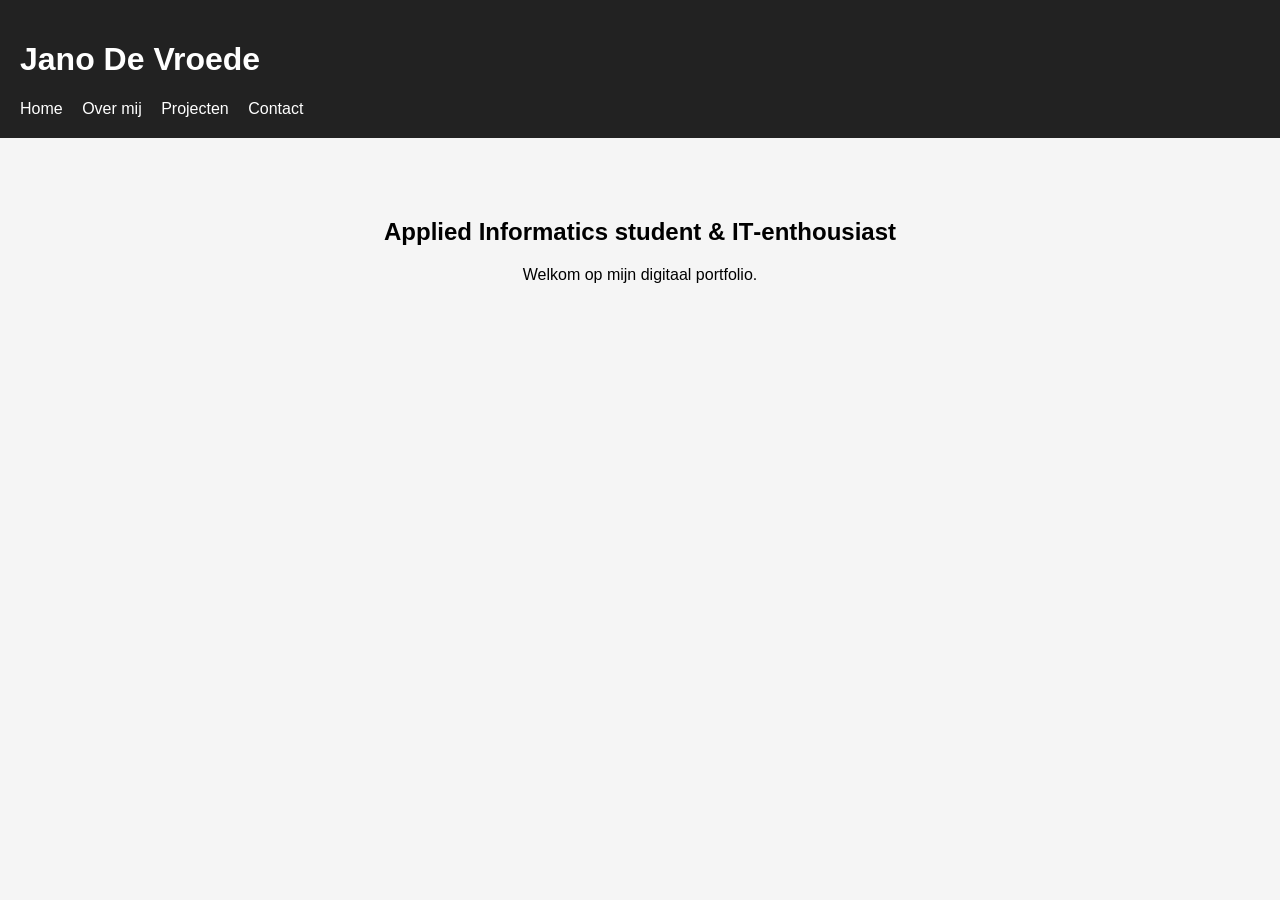
==== index.html @ dad8959a "Start of digital portfolio" ====
<!doctype html>
<html lang="nl">
  <head>
    <meta charset="UTF-8" />
    <meta name="viewport" content="width=device-width, initial-scale=1.0" />
    <title>Jano De Vroede – Portfolio</title>
    <link rel="stylesheet" href="css/styles.css" />
  </head>
  <body>
    <header>
      <h1>Jano De Vroede</h1>
      <nav>
        <a href="index.html">Home</a>
        <a href="about.html">Over mij</a>
        <a href="projects.html">Projecten</a>
        <a href="contact.html">Contact</a>
      </nav>
    </header>

    <section class="hero">
      <h2>Applied Informatics student & IT‑enthousiast</h2>
      <p>Welkom op mijn digitaal portfolio.</p>
    </section>
  </body>
</html>
---- css/styles.css ----
body {
  font-family: Arial, sans-serif;
  margin: 0;
  background: #f5f5f5;
}

header {
  background: #222;
  color: white;
  padding: 20px;
}

nav a {
  color: white;
  margin-right: 15px;
  text-decoration: none;
}

.hero {
  padding: 60px;
  text-align: center;
}

.project-card {
  background: white;
  padding: 20px;
  margin: 20px;
  border-radius: 8px;
}
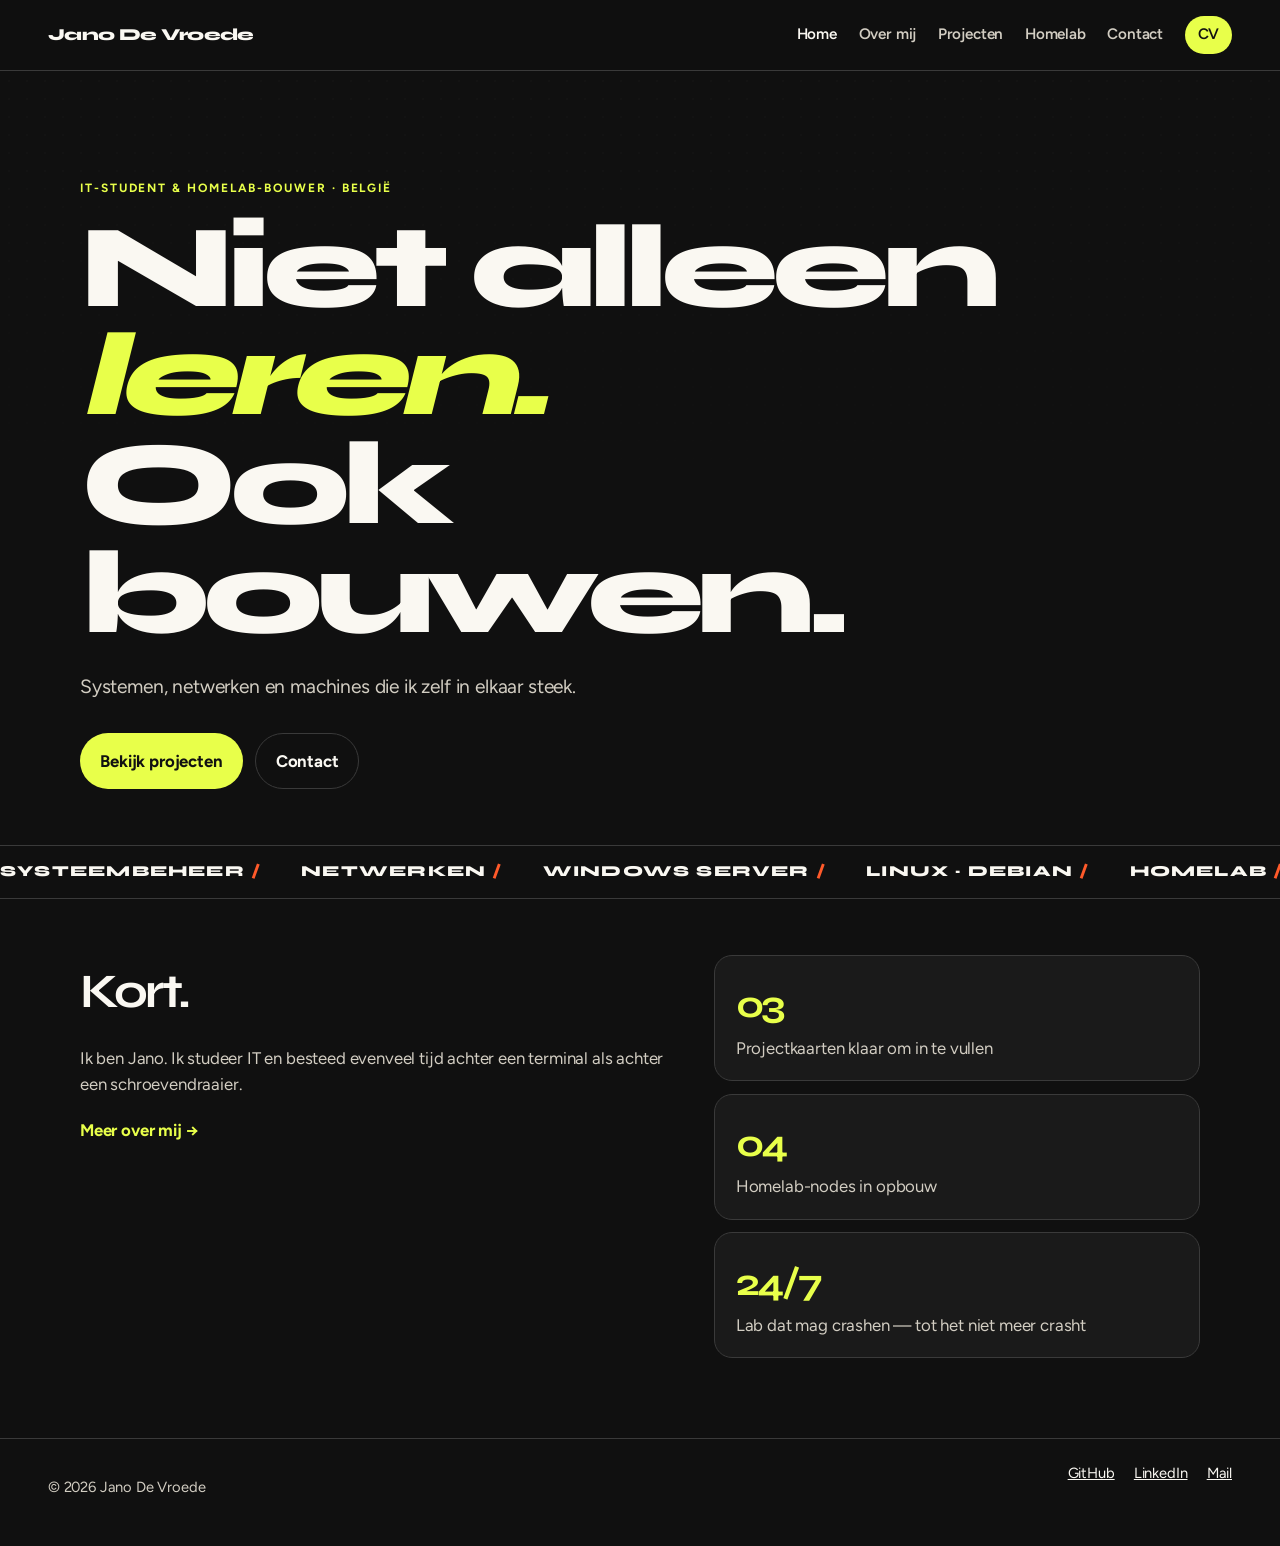
==== commit a318d436: "Rework design" ====
--- a/index.html
+++ b/index.html
@@ -3,23 +3,19 @@
   <head>
     <meta charset="UTF-8" />
     <meta name="viewport" content="width=device-width, initial-scale=1.0" />
+    <meta name="description" content="Digitaal portfolio van Jano De Vroede — IT-student, homelab en systeembeheer." />
     <title>Jano De Vroede – Portfolio</title>
+    <link rel="preconnect" href="https://fonts.googleapis.com" />
+    <link rel="preconnect" href="https://fonts.gstatic.com" crossorigin />
+    <link
+      href="https://fonts.googleapis.com/css2?family=Figtree:wght@400;600;700&family=Syne:wght@700;800&display=swap"
+      rel="stylesheet"
+    />
     <link rel="stylesheet" href="css/styles.css" />
   </head>
-  <body>
-    <header>
-      <h1>Jano De Vroede</h1>
-      <nav>
-        <a href="index.html">Home</a>
-        <a href="about.html">Over mij</a>
-        <a href="projects.html">Projecten</a>
-        <a href="contact.html">Contact</a>
-      </nav>
-    </header>
-
-    <section class="hero">
-      <h2>Applied Informatics student & IT‑enthousiast</h2>
-      <p>Welkom op mijn digitaal portfolio.</p>
-    </section>
+  <body data-page="home">
+    <main id="app"></main>
+    <script src="js/site-data.js"></script>
+    <script src="js/main.js"></script>
   </body>
 </html>
--- a/css/styles.css
+++ b/css/styles.css
@@ -1,29 +1,595 @@
+:root {
+  --bg: #101010;
+  --bg-2: #1a1a1a;
+  --ink: #faf8f2;
+  --muted: #d2cdc2;
+  --line: #3a3a3a;
+  --accent: #e8ff4a;
+  --accent-ink: #111111;
+  --hot: #ff5a2a;
+  --radius: 18px;
+  --pad: clamp(1.25rem, 4vw, 3rem);
+  --max: 1120px;
+  --font-display: "Syne", system-ui, sans-serif;
+  --font-body: "Figtree", system-ui, sans-serif;
+}
+
+*,
+*::before,
+*::after {
+  box-sizing: border-box;
+}
+
+html {
+  scroll-behavior: smooth;
+}
+
 body {
-  font-family: Arial, sans-serif;
-  margin: 0;
-  background: #f5f5f5;
-}
-
-header {
-  background: #222;
-  color: white;
-  padding: 20px;
-}
-
-nav a {
-  color: white;
-  margin-right: 15px;
+  margin: 0;
+  min-height: 100vh;
+  display: flex;
+  flex-direction: column;
+  background: var(--bg);
+  color: var(--ink);
+  font-family: var(--font-body);
+  font-size: 1.05rem;
+  line-height: 1.55;
+  letter-spacing: -0.01em;
+}
+
+body::before {
+  content: "";
+  position: fixed;
+  inset: 0;
+  pointer-events: none;
+  background-image: radial-gradient(rgba(244, 241, 232, 0.045) 1px, transparent 1px);
+  background-size: 18px 18px;
+  mask-image: linear-gradient(180deg, rgba(0, 0, 0, 0.5), transparent 70%);
+  z-index: 0;
+}
+
+img {
+  max-width: 100%;
+  display: block;
+}
+
+a {
+  color: inherit;
+}
+
+code {
+  font-size: 0.92em;
+  background: #1c1c1c;
+  padding: 0.1em 0.35em;
+  border-radius: 6px;
+}
+
+.sr-only {
+  position: absolute;
+  width: 1px;
+  height: 1px;
+  padding: 0;
+  margin: -1px;
+  overflow: hidden;
+  clip: rect(0, 0, 0, 0);
+  border: 0;
+}
+
+#app {
+  position: relative;
+  z-index: 1;
+  flex: 1;
+  width: min(var(--max), calc(100% - var(--pad) * 2));
+  margin: 0 auto;
+  padding-bottom: 5rem;
+  opacity: 0;
+  transform: translateY(12px);
+  transition: opacity 0.5s ease, transform 0.5s ease;
+}
+
+body.is-ready #app {
+  opacity: 1;
+  transform: none;
+}
+
+.site-header {
+  position: sticky;
+  top: 0;
+  z-index: 20;
+  display: flex;
+  align-items: center;
+  justify-content: space-between;
+  gap: 1rem;
+  padding: 1rem var(--pad);
+  background: color-mix(in srgb, var(--bg) 86%, transparent);
+  backdrop-filter: blur(16px);
+  border-bottom: 1px solid var(--line);
+}
+
+.logo {
+  font-family: var(--font-display);
+  font-weight: 800;
   text-decoration: none;
+  letter-spacing: -0.04em;
+  font-size: 1.05rem;
+}
+
+  .site-nav {
+    display: flex;
+    align-items: center;
+    gap: 1.35rem;
+    z-index: 30;
+  }
+
+.site-nav a {
+  text-decoration: none;
+  color: var(--muted);
+  font-weight: 600;
+  font-size: 0.95rem;
+}
+
+.site-nav a[aria-current="page"],
+.site-nav a:hover {
+  color: var(--ink);
+}
+
+.nav-cv {
+  background: var(--accent);
+  color: var(--accent-ink) !important;
+  padding: 0.45rem 0.8rem;
+  border-radius: 999px;
+}
+
+.nav-toggle {
+  display: none;
+  width: 44px;
+  height: 44px;
+  border: 1px solid var(--line);
+  background: transparent;
+  color: var(--ink);
+  border-radius: 10px;
+  cursor: pointer;
+}
+
+.nav-toggle-bars,
+.nav-toggle-bars::before,
+.nav-toggle-bars::after {
+  display: block;
+  width: 18px;
+  height: 2px;
+  background: currentColor;
+  margin: 0 auto;
+  position: relative;
+}
+
+.nav-toggle-bars::before,
+.nav-toggle-bars::after {
+  content: "";
+  position: absolute;
+  left: 0;
+}
+
+.nav-toggle-bars::before {
+  top: -6px;
+}
+
+.nav-toggle-bars::after {
+  top: 6px;
 }
 
 .hero {
-  padding: 60px;
+  padding: clamp(3.5rem, 12vh, 7rem) 0 2.5rem;
+}
+
+.eyebrow {
+  text-transform: uppercase;
+  letter-spacing: 0.16em;
+  font-size: 0.75rem;
+  font-weight: 700;
+  color: var(--accent);
+  margin: 0 0 1rem;
+}
+
+.hero h1,
+.page-hero h1 {
+  font-family: var(--font-display);
+  font-weight: 800;
+  letter-spacing: -0.06em;
+  line-height: 0.92;
+  font-size: clamp(3.2rem, 10vw, 7.4rem);
+  margin: 0;
+}
+
+.hero h1 span {
+  display: block;
+}
+
+.hero-accent {
+  color: var(--accent);
+  font-style: italic;
+}
+
+.lede {
+  max-width: 36rem;
+  color: var(--muted);
+  font-size: 1.2rem;
+  margin: 1.4rem 0 0;
+}
+
+.hero-actions {
+  display: flex;
+  flex-wrap: wrap;
+  gap: 0.8rem;
+  margin-top: 2rem;
+}
+
+.btn {
+  display: inline-flex;
+  align-items: center;
+  justify-content: center;
+  text-decoration: none;
+  font-weight: 700;
+  padding: 0.85rem 1.2rem;
+  border-radius: 999px;
+  border: 1px solid transparent;
+  transition: transform 0.2s ease, background 0.2s ease;
+}
+
+.btn:hover {
+  transform: translateY(-2px);
+}
+
+.btn-solid {
+  background: var(--accent);
+  color: var(--accent-ink);
+}
+
+.btn-ghost {
+  border-color: var(--line);
+  color: var(--ink);
+}
+
+.text-link {
+  display: inline-block;
+  margin-top: 1.2rem;
+  font-weight: 700;
+  color: var(--accent);
+  text-decoration: none;
+}
+
+.marquee {
+  overflow: hidden;
+  border-block: 1px solid var(--line);
+  margin: 1rem calc(50% - 50vw) 3.5rem;
+  padding: 0.9rem 0;
+}
+
+.marquee-track {
+  display: flex;
+  gap: 2.5rem;
+  width: max-content;
+  animation: tick 28s linear infinite;
+  font-family: var(--font-display);
+  font-weight: 800;
+  text-transform: uppercase;
+  letter-spacing: 0.08em;
+  font-size: 0.95rem;
+}
+
+.marquee-track span::after {
+  content: " / ";
+  color: var(--hot);
+}
+
+@keyframes tick {
+  from {
+    transform: translateX(0);
+  }
+  to {
+    transform: translateX(-50%);
+  }
+}
+
+.split {
+  display: grid;
+  grid-template-columns: 1.1fr 0.9fr;
+  gap: 2.5rem;
+  align-items: start;
+}
+
+.split-copy h2,
+.timeline-block h2,
+.page-hero + section h2 {
+  font-family: var(--font-display);
+  font-size: clamp(2rem, 4vw, 3rem);
+  letter-spacing: -0.05em;
+  margin: 0 0 1rem;
+}
+
+.split-copy p {
+  color: var(--muted);
+  margin: 0;
+}
+
+.stat-grid {
+  display: grid;
+  gap: 0.8rem;
+}
+
+.stat-grid article {
+  background: var(--bg-2);
+  border: 1px solid var(--line);
+  border-radius: var(--radius);
+  padding: 1.2rem 1.3rem;
+}
+
+.stat-grid strong {
+  display: block;
+  font-family: var(--font-display);
+  font-size: 2.4rem;
+  letter-spacing: -0.06em;
+  color: var(--accent);
+}
+
+.stat-grid span {
+  color: var(--muted);
+}
+
+.page-hero {
+  padding: clamp(2.5rem, 8vh, 4.5rem) 0 2rem;
+}
+
+.about-grid {
+  display: grid;
+  grid-template-columns: 0.8fr 1.2fr;
+  gap: 2.5rem;
+  align-items: start;
+  margin-bottom: 4rem;
+}
+
+.portrait {
+  position: relative;
+  min-height: 280px;
+  border-radius: var(--radius);
+  overflow: hidden;
+  border: 1px solid var(--line);
+  background: linear-gradient(160deg, #1a1a1a, #0c0c0c);
+}
+
+.portrait img {
+  width: 100%;
+  height: 100%;
+  object-fit: cover;
+  min-height: 360px;
+  filter: grayscale(0.15) contrast(1.05);
+}
+
+.portrait-fallback {
+  min-height: 360px;
+  display: grid;
+  place-items: center;
   text-align: center;
-}
-
-.project-card {
-  background: white;
-  padding: 20px;
-  margin: 20px;
-  border-radius: 8px;
-}
+  padding: 2rem;
+}
+
+.portrait-fallback[hidden] {
+  display: none;
+}
+
+.portrait-fallback span {
+  font-family: var(--font-display);
+  font-size: 5rem;
+  color: var(--accent);
+}
+
+.about-copy p {
+  color: var(--muted);
+  margin-top: 0;
+}
+
+.timeline-block {
+  margin-bottom: 3.5rem;
+}
+
+.timeline {
+  list-style: none;
+  margin: 0;
+  padding: 0;
+  display: grid;
+  gap: 0;
+}
+
+.timeline li {
+  display: grid;
+  grid-template-columns: 8.5rem 1fr;
+  gap: 1.5rem;
+  padding: 1.4rem 0;
+  border-top: 1px solid var(--line);
+}
+
+.when {
+  margin: 0;
+  color: var(--hot);
+  font-weight: 700;
+  font-size: 0.92rem;
+}
+
+.timeline h3 {
+  margin: 0 0 0.2rem;
+  font-family: var(--font-display);
+  letter-spacing: -0.04em;
+  font-size: 1.45rem;
+}
+
+.where {
+  margin: 0 0 0.5rem;
+  color: var(--muted);
+  font-weight: 600;
+}
+
+.project-list,
+.node-grid {
+  display: grid;
+  gap: 1rem;
+}
+
+.project-card,
+.node-card {
+  display: grid;
+  grid-template-columns: 4.5rem 1fr;
+  gap: 1rem;
+  padding: 1.4rem;
+  border: 1px solid var(--line);
+  border-radius: var(--radius);
+  background: var(--bg-2);
+  text-decoration: none;
+  transition: border-color 0.2s ease, transform 0.2s ease;
+}
+
+.project-card:hover,
+.node-card:hover {
+  border-color: var(--accent);
+  transform: translateY(-3px);
+}
+
+.node-card {
+  grid-template-columns: 1fr;
+}
+
+.project-num {
+  font-family: var(--font-display);
+  font-size: 1.6rem;
+  color: var(--accent);
+}
+
+.project-card h2,
+.node-card h2 {
+  margin: 0 0 0.4rem;
+  font-family: var(--font-display);
+  letter-spacing: -0.04em;
+}
+
+.project-card p,
+.node-card p:last-child {
+  margin: 0;
+  color: var(--muted);
+}
+
+.tags {
+  display: flex;
+  flex-wrap: wrap;
+  gap: 0.45rem;
+  list-style: none;
+  padding: 0;
+  margin: 1rem 0 0;
+}
+
+.tags li {
+  border: 1px solid var(--line);
+  border-radius: 999px;
+  padding: 0.2rem 0.65rem;
+  font-size: 0.82rem;
+  color: var(--ink);
+}
+
+.contact-list {
+  display: grid;
+  gap: 0.8rem;
+}
+
+.contact-row {
+  display: flex;
+  justify-content: space-between;
+  align-items: baseline;
+  gap: 1rem;
+  padding: 1.5rem 0;
+  border-bottom: 1px solid var(--line);
+  text-decoration: none;
+}
+
+.contact-row span {
+  color: var(--muted);
+  text-transform: uppercase;
+  letter-spacing: 0.12em;
+  font-size: 0.78rem;
+  font-weight: 700;
+}
+
+.contact-row strong {
+  font-family: var(--font-display);
+  font-size: clamp(1.4rem, 4vw, 2.4rem);
+  letter-spacing: -0.04em;
+}
+
+.contact-row:hover strong {
+  color: var(--accent);
+}
+
+.site-footer {
+  position: relative;
+  z-index: 1;
+  display: flex;
+  justify-content: space-between;
+  gap: 1rem;
+  flex-wrap: wrap;
+  padding: 1.4rem var(--pad) 2rem;
+  border-top: 1px solid var(--line);
+  color: var(--muted);
+  font-size: 0.92rem;
+}
+
+.footer-links {
+  display: flex;
+  gap: 1.2rem;
+  margin: 0;
+}
+
+.footer-links a {
+  color: var(--ink);
+}
+
+@media (max-width: 840px) {
+  .nav-toggle {
+    display: inline-flex;
+    align-items: center;
+    justify-content: center;
+  }
+
+  .site-nav {
+    display: none;
+    position: absolute;
+    inset: 100% var(--pad) auto;
+    flex-direction: column;
+    align-items: flex-start;
+    padding: 1rem;
+    background: #0e0e0e;
+    border: 1px solid var(--line);
+    border-radius: 14px;
+  }
+
+  .site-nav.is-open {
+    display: flex;
+  }
+
+  .split,
+  .about-grid,
+  .timeline li,
+  .project-card {
+    grid-template-columns: 1fr;
+  }
+
+  .hero h1,
+  .page-hero h1 {
+    font-size: clamp(2.6rem, 14vw, 4.2rem);
+  }
+}
+
+@media (prefers-reduced-motion: reduce) {
+  .marquee-track,
+  #app,
+  .btn,
+  .project-card {
+    animation: none;
+    transition: none;
+  }
+}
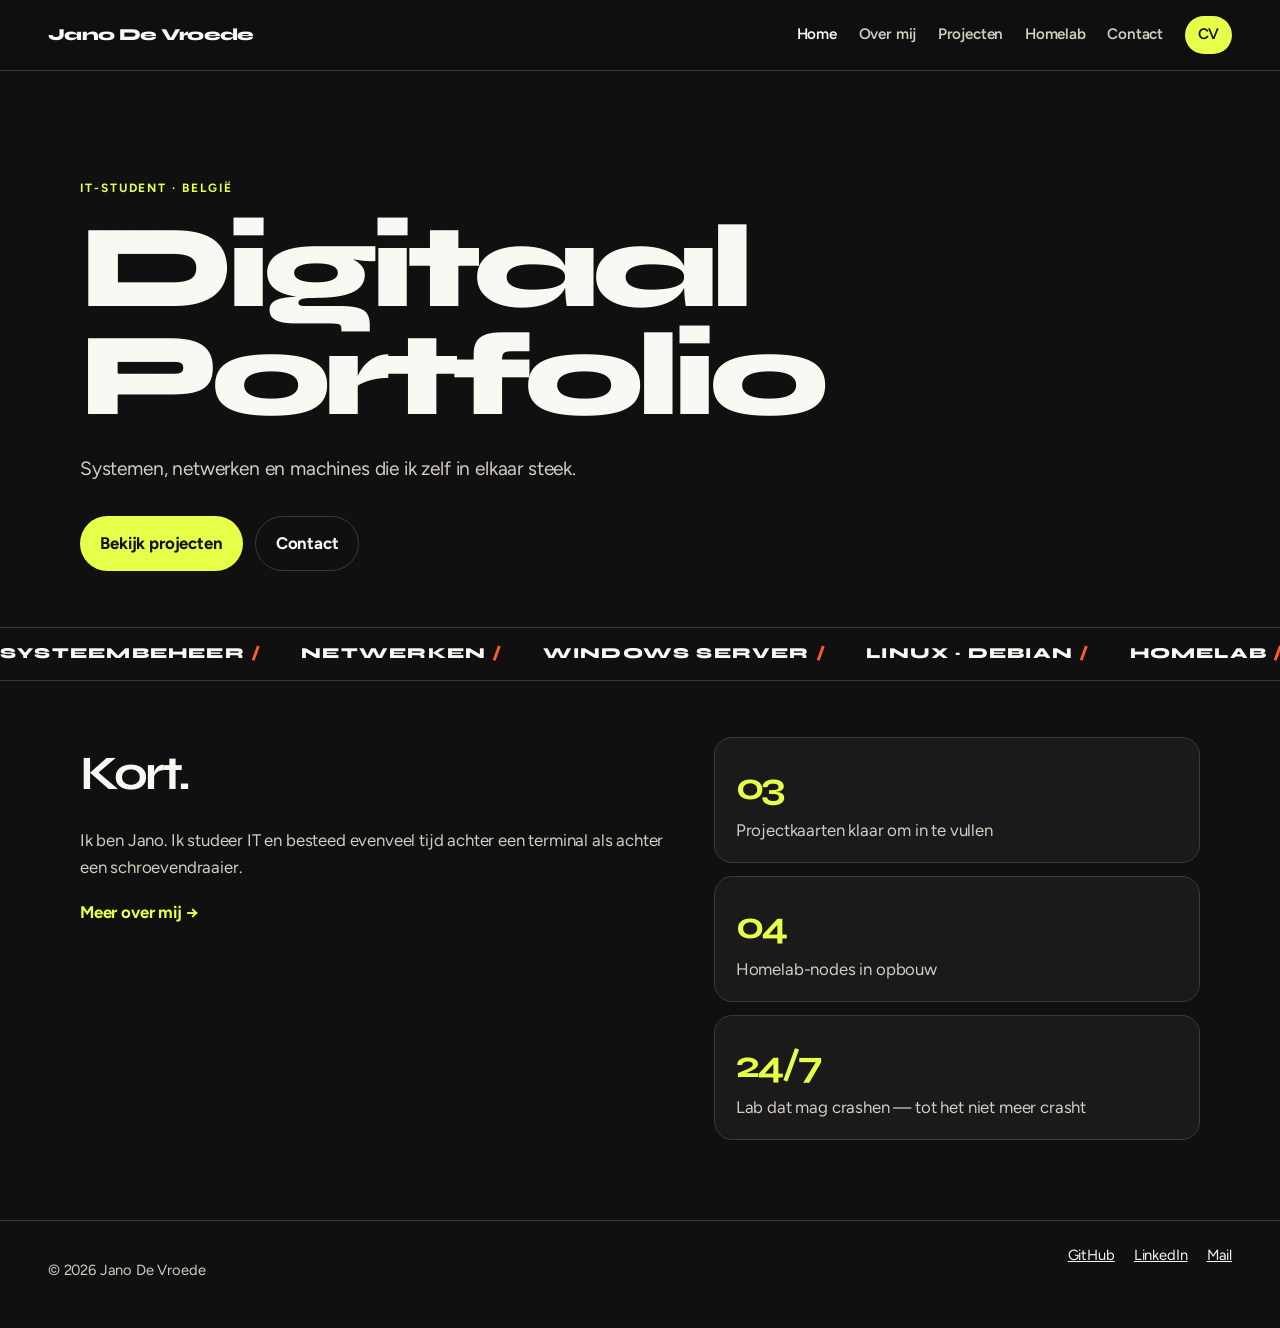
==== commit b3c7f40d: "Update projects" ====
--- a/index.html
+++ b/index.html
@@ -3,7 +3,10 @@
   <head>
     <meta charset="UTF-8" />
     <meta name="viewport" content="width=device-width, initial-scale=1.0" />
-    <meta name="description" content="Digitaal portfolio van Jano De Vroede — IT-student, homelab en systeembeheer." />
+    <meta
+      name="description"
+      content="Digitaal portfolio van Jano De Vroede — IT-student, homelab en systeembeheer."
+    />
     <title>Jano De Vroede – Portfolio</title>
     <link rel="preconnect" href="https://fonts.googleapis.com" />
     <link rel="preconnect" href="https://fonts.gstatic.com" crossorigin />
@@ -11,11 +14,19 @@
       href="https://fonts.googleapis.com/css2?family=Figtree:wght@400;600;700&family=Syne:wght@700;800&display=swap"
       rel="stylesheet"
     />
-    <link rel="stylesheet" href="css/styles.css" />
+    <style>
+      html,
+      body {
+        background: #101010;
+        color: #faf8f2;
+        margin: 0;
+      }
+    </style>
+    <link rel="stylesheet" href="css/styles.css?v=20261002" />
   </head>
   <body data-page="home">
     <main id="app"></main>
-    <script src="js/site-data.js"></script>
-    <script src="js/main.js"></script>
+    <script src="js/site-data.js?v=20261002"></script>
+    <script src="js/main.js?v=20261002"></script>
   </body>
 </html>
--- a/css/styles.css
+++ b/css/styles.css
@@ -42,7 +42,10 @@
   position: fixed;
   inset: 0;
   pointer-events: none;
-  background-image: radial-gradient(rgba(244, 241, 232, 0.045) 1px, transparent 1px);
+  background-image: radial-gradient(
+    rgba(244, 241, 232, 0.045) 1px,
+    transparent 1px
+  );
   background-size: 18px 18px;
   mask-image: linear-gradient(180deg, rgba(0, 0, 0, 0.5), transparent 70%);
   z-index: 0;
@@ -82,14 +85,6 @@
   width: min(var(--max), calc(100% - var(--pad) * 2));
   margin: 0 auto;
   padding-bottom: 5rem;
-  opacity: 0;
-  transform: translateY(12px);
-  transition: opacity 0.5s ease, transform 0.5s ease;
-}
-
-body.is-ready #app {
-  opacity: 1;
-  transform: none;
 }
 
 .site-header {
@@ -114,12 +109,12 @@
   font-size: 1.05rem;
 }
 
-  .site-nav {
-    display: flex;
-    align-items: center;
-    gap: 1.35rem;
-    z-index: 30;
-  }
+.site-nav {
+  display: flex;
+  align-items: center;
+  gap: 1.35rem;
+  z-index: 30;
+}
 
 .site-nav a {
   text-decoration: none;
@@ -232,7 +227,9 @@
   padding: 0.85rem 1.2rem;
   border-radius: 999px;
   border: 1px solid transparent;
-  transition: transform 0.2s ease, background 0.2s ease;
+  transition:
+    transform 0.2s ease,
+    background 0.2s ease;
 }
 
 .btn:hover {
@@ -443,7 +440,9 @@
   border-radius: var(--radius);
   background: var(--bg-2);
   text-decoration: none;
-  transition: border-color 0.2s ease, transform 0.2s ease;
+  transition:
+    border-color 0.2s ease,
+    transform 0.2s ease;
 }
 
 .project-card:hover,
@@ -586,7 +585,6 @@
 
 @media (prefers-reduced-motion: reduce) {
   .marquee-track,
-  #app,
   .btn,
   .project-card {
     animation: none;
